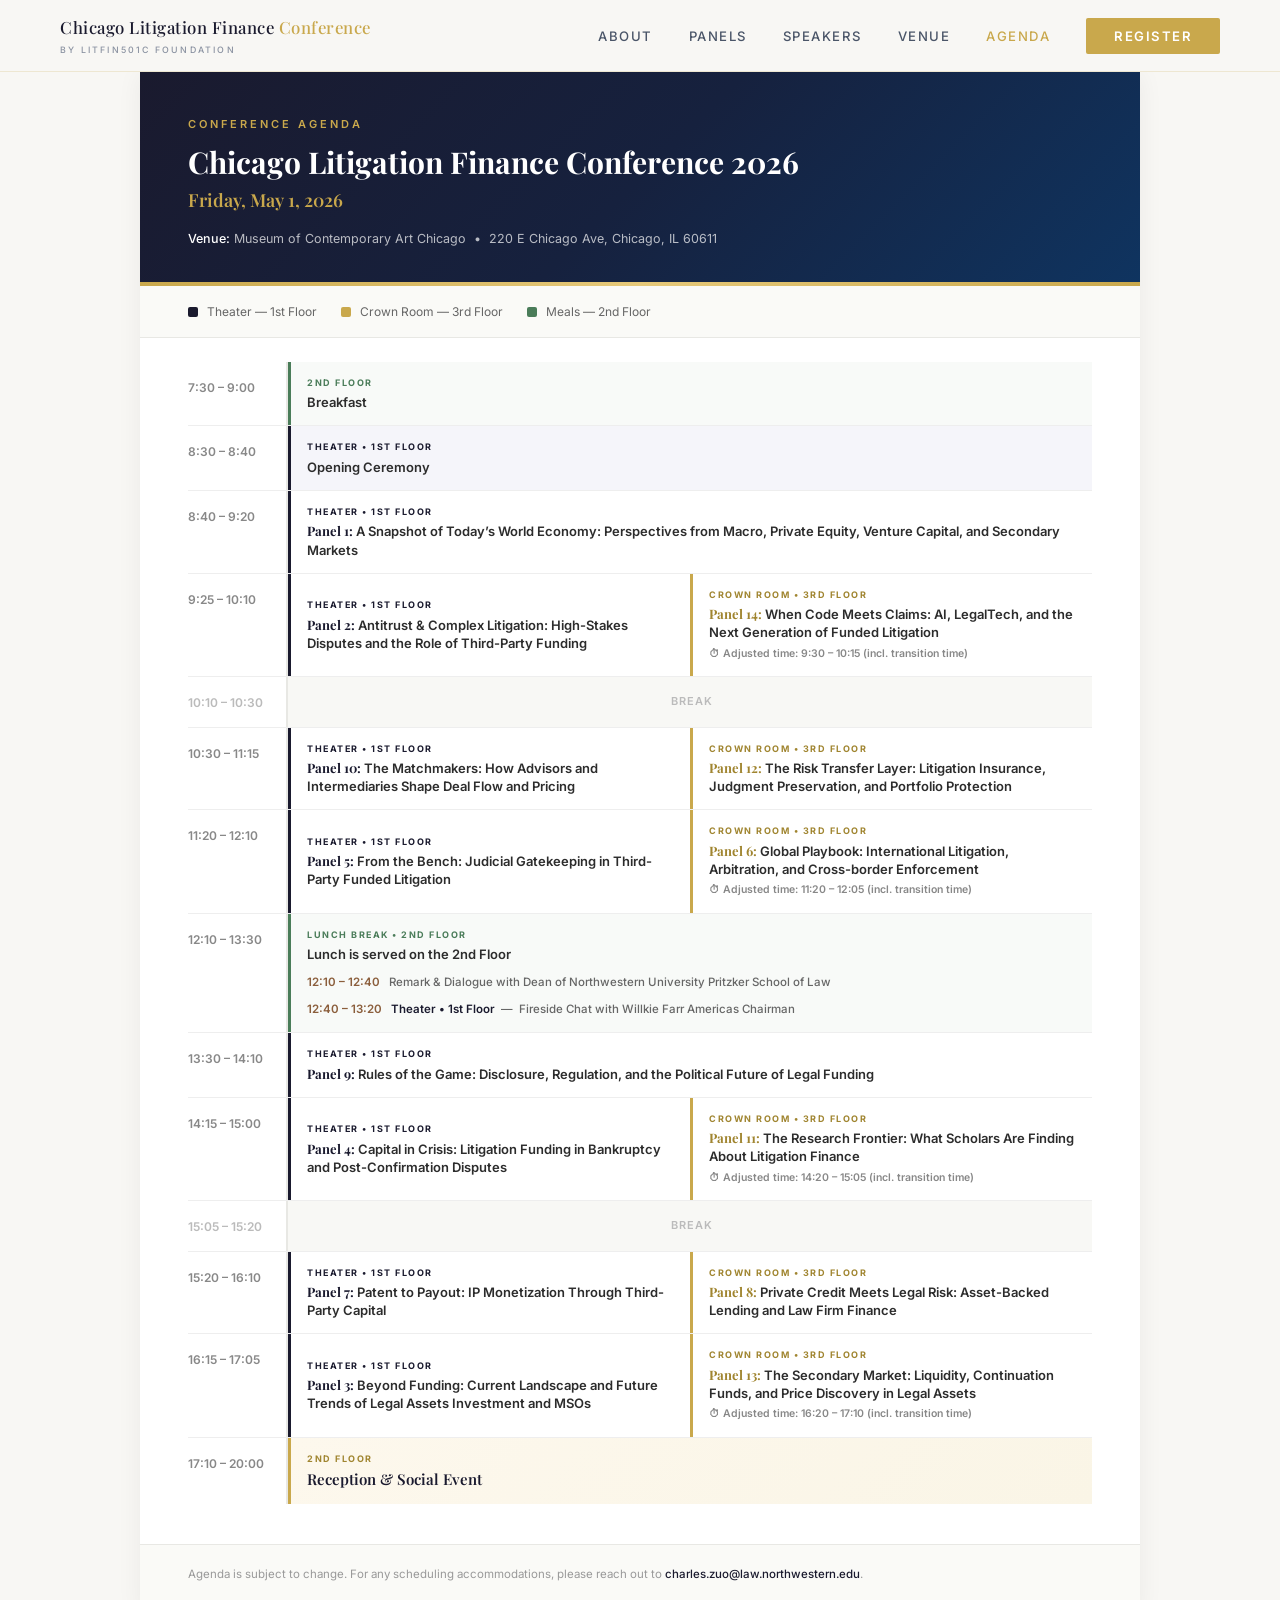
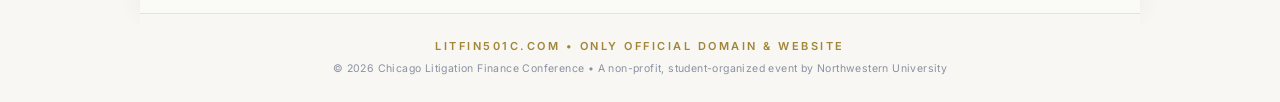
==== agenda.html @ 31327263 "Add agenda page, inline agenda preview, WeChat video fallback, and poster frames - agenda.html: stan" ====
<!DOCTYPE html>
<html lang="en">
<head>
<meta charset="UTF-8">
<meta name="viewport" content="width=device-width, initial-scale=1.0">
<title>Chicago Litigation Finance Conference 2026 — Agenda</title>
<link href="https://fonts.googleapis.com/css2?family=Inter:wght@300;400;500;600;700&family=Playfair+Display:wght@600;700&display=swap" rel="stylesheet">
<style>
  /* ===== SITE NAV (matches index.html exactly) ===== */
  :root {
    --bg-warm: #f8f7f4;
    --gold: #c9a84c;
    --gold-light: #dfc070;
    --gold-muted: #a08636;
    --white: #ffffff;
    --gray-mid: #8a92a1;
    --gray-dark: #4a5568;
    --text-heading: #1a1a2e;
    --text-body: #2d3748;
    --navy-deepest: #0a1628;
  }

  *, *::before, *::after { box-sizing: border-box; margin: 0; padding: 0; }
  html { scroll-behavior: smooth; }

  body {
    font-family: 'Inter', -apple-system, BlinkMacSystemFont, sans-serif;
    background: var(--bg-warm);
    color: var(--text-body);
    line-height: 1.6;
    -webkit-font-smoothing: antialiased;
    -moz-osx-font-smoothing: grayscale;
    /* push content below fixed nav */
    padding-top: 72px;
    -webkit-print-color-adjust: exact;
    print-color-adjust: exact;
  }

  nav {
    position: fixed;
    top: 0;
    width: 100%;
    z-index: 1000;
    padding: 0 60px;
    height: 72px;
    display: flex;
    align-items: center;
    justify-content: space-between;
    background: rgba(248, 247, 244, 0.97);
    backdrop-filter: blur(20px);
    border-bottom: 1px solid rgba(201, 168, 76, 0.2);
    transition: background 0.4s ease, backdrop-filter 0.4s ease;
  }

  .nav-brand {
    font-family: 'Playfair Display', serif;
    color: var(--text-heading);
    font-size: 1.05rem;
    font-weight: 500;
    letter-spacing: 0.5px;
  }
  .nav-brand span { color: var(--gold); }
  .nav-byline {
    font-family: 'Inter', sans-serif;
    font-size: 0.55rem;
    font-weight: 500;
    letter-spacing: 0.25em;
    text-transform: uppercase;
    color: var(--gray-mid);
    margin-top: 2px;
  }

  .nav-links { display: flex; gap: 36px; list-style: none; }
  .nav-links a {
    color: var(--gray-dark);
    text-decoration: none;
    font-size: 0.82rem;
    font-weight: 500;
    letter-spacing: 1.5px;
    text-transform: uppercase;
    transition: color 0.3s ease;
  }
  .nav-links a:hover { color: var(--gold); }
  .nav-links a.nav-active { color: var(--gold); }

  .nav-cta {
    padding: 10px 28px;
    background: var(--gold);
    color: var(--white) !important;
    border-radius: 2px;
    font-weight: 600 !important;
    letter-spacing: 1.5px;
    transition: background 0.3s ease !important;
  }
  .nav-cta:hover { background: var(--gold-light) !important; }

  /* ===== AGENDA CONTENT (original styles, minimally adjusted) ===== */
  .page {
    max-width: 1000px;
    margin: 0 auto;
    background: #fff;
    box-shadow: 0 2px 24px rgba(0,0,0,0.06);
  }

  /* --- HEADER --- */
  .header {
    background: linear-gradient(135deg, #1a1a2e 0%, #16213e 50%, #0f3460 100%);
    color: #fff;
    padding: 44px 48px 36px;
    position: relative;
    overflow: hidden;
  }
  .header::after {
    content: '';
    position: absolute;
    bottom: 0; left: 0; right: 0;
    height: 4px;
    background: linear-gradient(90deg, #c9a84c, #e6c97a, #c9a84c);
  }
  .header-eyebrow {
    font-size: 11px;
    font-weight: 600;
    letter-spacing: 3px;
    text-transform: uppercase;
    color: #c9a84c;
    margin-bottom: 10px;
  }
  .header h1 {
    font-family: 'Playfair Display', Georgia, serif;
    font-size: 30px;
    font-weight: 700;
    line-height: 1.2;
    margin-bottom: 6px;
  }
  .header h2 {
    font-family: 'Playfair Display', Georgia, serif;
    font-size: 18px;
    font-weight: 600;
    color: #c9a84c;
    margin-bottom: 14px;
  }
  .header-meta {
    font-size: 12.5px;
    color: rgba(255,255,255,0.7);
    line-height: 1.7;
  }
  .header-meta strong { color: #fff; font-weight: 500; }

  /* --- VENUE LEGEND --- */
  .venue-legend {
    display: flex;
    gap: 24px;
    flex-wrap: wrap;
    padding: 16px 48px;
    background: #fafaf7;
    border-bottom: 1px solid #e8e8e4;
    font-size: 12px;
    color: #666;
  }
  .venue-legend .dot {
    display: inline-block;
    width: 10px;
    height: 10px;
    border-radius: 2px;
    margin-right: 6px;
    vertical-align: middle;
  }
  .dot-theater { background: #1a1a2e; }
  .dot-crown   { background: #c9a84c; }
  .dot-meal    { background: #4a7c59; }
  .dot-break   { background: #bbb; }

  /* --- SCHEDULE --- */
  .schedule {
    padding: 24px 48px 40px;
  }

  .time-block {
    display: grid;
    grid-template-columns: 100px 1fr 1fr;
    gap: 0;
    border-bottom: 1px solid #eee;
    min-height: 0;
  }
  .time-block:last-child { border-bottom: none; }

  .time-block.full-width {
    grid-template-columns: 100px 1fr;
  }

  .time-col {
    padding: 14px 12px 14px 0;
    font-size: 12px;
    font-weight: 600;
    color: #888;
    white-space: nowrap;
    border-right: 2px solid #e8e8e4;
    display: flex;
    align-items: flex-start;
    padding-top: 16px;
  }

  .session {
    padding: 14px 16px;
    border-left: 3px solid transparent;
    display: flex;
    flex-direction: column;
    justify-content: center;
  }

  .session-panel { border-left-color: #1a1a2e; }
  .session-panel.crown { border-left-color: #c9a84c; }
  .session-meal { border-left-color: #4a7c59; background: #f8faf8; }
  .session-ceremony { border-left-color: #1a1a2e; background: #f5f5fa; }
  .session-break { border-left-color: #ddd; background: #fafafa; }
  .session-special { border-left-color: #8b5e3c; background: #fdf9f5; }
  .session-reception { border-left-color: #c9a84c; background: linear-gradient(135deg, #fdf8ed 0%, #faf5e6 100%); }

  .session-label {
    font-size: 9px;
    font-weight: 700;
    letter-spacing: 1.5px;
    text-transform: uppercase;
    margin-bottom: 3px;
  }
  .label-theater { color: #1a1a2e; }
  .label-crown { color: #a08530; }
  .label-meal { color: #4a7c59; }
  .label-special { color: #8b5e3c; }

  .session-title {
    font-size: 13px;
    font-weight: 600;
    color: #2c2c2c;
    line-height: 1.4;
  }

  .session-subtitle {
    font-size: 11.5px;
    font-weight: 400;
    color: #888;
    margin-top: 2px;
  }

  .panel-number {
    font-family: 'Playfair Display', Georgia, serif;
    font-weight: 700;
    color: #1a1a2e;
  }
  .crown .panel-number {
    color: #a08530;
  }

  .session.empty-slot {
    border-left-color: transparent;
    background: #fcfcfa;
  }

  /* Break row */
  .break-row {
    grid-template-columns: 100px 1fr;
  }
  .break-row .session {
    font-size: 11px;
    font-weight: 600;
    color: #aaa;
    text-transform: uppercase;
    letter-spacing: 1px;
    padding: 8px 16px;
    text-align: center;
    border-left-color: transparent;
    background: #f8f8f5;
  }

  /* Spanning sessions (meals, reception) */
  .span-all {
    grid-column: 2 / -1;
  }

  /* --- AGENDA FOOTER --- */
  .footer {
    padding: 20px 48px 28px;
    border-top: 1px solid #e8e8e4;
    background: #fafaf7;
  }
  .footer p {
    font-size: 11.5px;
    color: #999;
    line-height: 1.7;
  }
  .footer a {
    color: #1a1a2e;
    text-decoration: none;
    font-weight: 500;
  }

  /* --- SITE FOOTER (brand strip matching index.html) --- */
  .site-footer {
    max-width: 1000px;
    margin: 0 auto;
    padding: 24px 48px;
    text-align: center;
    border-top: 1px solid rgba(201, 168, 76, 0.25);
    background: var(--bg-warm);
  }
  .site-footer div:first-child {
    font-size: 11px;
    letter-spacing: 2.5px;
    text-transform: uppercase;
    color: var(--gold-muted);
    font-weight: 600;
    margin-bottom: 6px;
  }
  .site-footer div:last-child {
    font-size: 10.5px;
    color: var(--gray-mid);
    letter-spacing: 0.4px;
  }

  /* --- PRINT --- */
  @media print {
    body { background: #fff; font-size: 11px; padding-top: 0; }
    nav { display: none; }
    .page { max-width: 100%; box-shadow: none; }
    .header { padding: 28px 36px 24px; }
    .header h1 { font-size: 24px; }
    .schedule, .footer, .venue-legend { padding-left: 36px; padding-right: 36px; }
    .session-title { font-size: 11.5px; }
    .time-col { font-size: 10.5px; }
    .site-footer { display: none; }
  }

  @media (max-width: 700px) {
    nav { padding: 0 20px; }
    .nav-links { display: none; }
    .header, .schedule, .footer, .venue-legend { padding-left: 16px; padding-right: 16px; }
    .time-block { grid-template-columns: 80px 1fr; }
    .time-block:not(.full-width) { grid-template-columns: 80px 1fr; }
    .session { padding: 10px 12px; }
    .site-footer { padding: 20px 16px; }
  }
</style>
</head>
<body>

<!-- SITE NAV -->
<nav>
  <div class="nav-brand">Chicago Litigation Finance <span>Conference</span><div class="nav-byline">By LITFIN501C Foundation</div></div>
  <ul class="nav-links">
    <li><a href="https://litfin501c.com/#about">About</a></li>
    <li><a href="https://litfin501c.com/#panels">Panels</a></li>
    <li><a href="https://litfin501c.com/#speakers-section">Speakers</a></li>
    <li><a href="https://litfin501c.com/#venue">Venue</a></li>
    <li><a href="agenda.html" class="nav-active">Agenda</a></li>
    <li><a href="https://www.eventbrite.com/e/1984716483429?aff=oddtdtcreator" target="_blank" class="nav-cta">Register</a></li>
  </ul>
</nav>

<div class="page">

  <!-- HEADER -->
  <div class="header">
    <div class="header-eyebrow">Conference Agenda</div>
    <h1>Chicago Litigation Finance Conference 2026</h1>
    <h2>Friday, May 1, 2026</h2>
    <div class="header-meta">
      <strong>Venue:</strong> Museum of Contemporary Art Chicago &nbsp;&bull;&nbsp;
      220 E Chicago Ave, Chicago, IL 60611
    </div>
  </div>

  <!-- VENUE LEGEND -->
  <div class="venue-legend">
    <span><span class="dot dot-theater"></span> Theater &mdash; 1st Floor</span>
    <span><span class="dot dot-crown"></span> Crown Room &mdash; 3rd Floor</span>
    <span><span class="dot dot-meal"></span> Meals &mdash; 2nd Floor</span>
  </div>

  <!-- SCHEDULE -->
  <div class="schedule">

    <!-- Breakfast -->
    <div class="time-block full-width">
      <div class="time-col">7:30 &ndash; 9:00</div>
      <div class="session session-meal span-all">
        <div class="session-label label-meal">2nd Floor</div>
        <div class="session-title">Breakfast</div>
      </div>
    </div>

    <!-- Opening Ceremony -->
    <div class="time-block full-width">
      <div class="time-col">8:30 &ndash; 8:40</div>
      <div class="session session-ceremony span-all">
        <div class="session-label label-theater">Theater &bull; 1st Floor</div>
        <div class="session-title">Opening Ceremony</div>
      </div>
    </div>

    <!-- Panel 1 -->
    <div class="time-block full-width">
      <div class="time-col">8:40 &ndash; 9:20</div>
      <div class="session session-panel span-all">
        <div class="session-label label-theater">Theater &bull; 1st Floor</div>
        <div class="session-title"><span class="panel-number">Panel 1:</span> A Snapshot of Today&rsquo;s World Economy: Perspectives from Macro, Private Equity, Venture Capital, and Secondary Markets</div>
      </div>
    </div>

    <!-- 9:25-10:10 — Dual Track -->
    <div class="time-block">
      <div class="time-col">9:25 &ndash; 10:10</div>
      <div class="session session-panel">
        <div class="session-label label-theater">Theater &bull; 1st Floor</div>
        <div class="session-title"><span class="panel-number">Panel 2:</span> Antitrust &amp; Complex Litigation: High-Stakes Disputes and the Role of Third-Party Funding</div>
      </div>
      <div class="session session-panel crown">
        <div class="session-label label-crown">Crown Room &bull; 3rd Floor</div>
        <div class="session-title"><span class="panel-number">Panel 14:</span> When Code Meets Claims: AI, LegalTech, and the Next Generation of Funded Litigation</div>
        <div class="session-subtitle" style="color:#888; font-weight:600; font-size:10.5px; margin-top:4px;">&#9201; Adjusted time: 9:30 &ndash; 10:15 (incl. transition time)</div>
      </div>
    </div>

    <!-- Break -->
    <div class="time-block break-row">
      <div class="time-col" style="color:#bbb;">10:10 &ndash; 10:30</div>
      <div class="session" style="border-left-color:transparent; background:#f8f8f5; text-align:center;">
        <div style="font-size:11px; font-weight:600; color:#bbb; text-transform:uppercase; letter-spacing:1px;">Break</div>
      </div>
    </div>

    <!-- 10:30-11:15 — Dual Track -->
    <div class="time-block">
      <div class="time-col">10:30 &ndash; 11:15</div>
      <div class="session session-panel">
        <div class="session-label label-theater">Theater &bull; 1st Floor</div>
        <div class="session-title"><span class="panel-number">Panel 10:</span> The Matchmakers: How Advisors and Intermediaries Shape Deal Flow and Pricing</div>
      </div>
      <div class="session session-panel crown">
        <div class="session-label label-crown">Crown Room &bull; 3rd Floor</div>
        <div class="session-title"><span class="panel-number">Panel 12:</span> The Risk Transfer Layer: Litigation Insurance, Judgment Preservation, and Portfolio Protection</div>
      </div>
    </div>

    <!-- 11:20-12:10 — Dual Track -->
    <div class="time-block">
      <div class="time-col">11:20 &ndash; 12:10</div>
      <div class="session session-panel">
        <div class="session-label label-theater">Theater &bull; 1st Floor</div>
        <div class="session-title"><span class="panel-number">Panel 5:</span> From the Bench: Judicial Gatekeeping in Third-Party Funded Litigation</div>
      </div>
      <div class="session session-panel crown">
        <div class="session-label label-crown">Crown Room &bull; 3rd Floor</div>
        <div class="session-title"><span class="panel-number">Panel 6:</span> Global Playbook: International Litigation, Arbitration, and Cross-border Enforcement</div>
        <div class="session-subtitle" style="color:#888; font-weight:600; font-size:10.5px; margin-top:4px;">&#9201; Adjusted time: 11:20 &ndash; 12:05 (incl. transition time)</div>
      </div>
    </div>

    <!-- Lunch Block -->
    <div class="time-block full-width">
      <div class="time-col">12:10 &ndash; 13:30</div>
      <div class="session session-meal span-all">
        <div class="session-label label-meal">Lunch Break &bull; 2nd Floor</div>
        <div class="session-title" style="margin-bottom:8px;">Lunch is served on the 2nd Floor</div>
        <div style="display:flex; flex-direction:column; gap: 6px;">
          <div class="session-subtitle" style="color:#666; font-weight:500;">
            <span style="color:#8b5e3c; font-weight:600;">12:10 &ndash; 12:40</span> &nbsp; Remark &amp; Dialogue with Dean of Northwestern University Pritzker School of Law
          </div>
          <div class="session-subtitle" style="color:#666; font-weight:500;">
            <span style="color:#8b5e3c; font-weight:600;">12:40 &ndash; 13:20</span> &nbsp; <span style="color:#1a1a2e; font-weight:600;">Theater &bull; 1st Floor</span> &nbsp;&mdash;&nbsp; Fireside Chat with Willkie Farr Americas Chairman
          </div>
        </div>
      </div>
    </div>

    <!-- Panel 9 -->
    <div class="time-block full-width">
      <div class="time-col">13:30 &ndash; 14:10</div>
      <div class="session session-panel span-all">
        <div class="session-label label-theater">Theater &bull; 1st Floor</div>
        <div class="session-title"><span class="panel-number">Panel 9:</span> Rules of the Game: Disclosure, Regulation, and the Political Future of Legal Funding</div>
      </div>
    </div>

    <!-- 14:15-15:00 — Dual Track -->
    <div class="time-block">
      <div class="time-col">14:15 &ndash; 15:00</div>
      <div class="session session-panel">
        <div class="session-label label-theater">Theater &bull; 1st Floor</div>
        <div class="session-title"><span class="panel-number">Panel 4:</span> Capital in Crisis: Litigation Funding in Bankruptcy and Post-Confirmation Disputes</div>
      </div>
      <div class="session session-panel crown">
        <div class="session-label label-crown">Crown Room &bull; 3rd Floor</div>
        <div class="session-title"><span class="panel-number">Panel 11:</span> The Research Frontier: What Scholars Are Finding About Litigation Finance</div>
        <div class="session-subtitle" style="color:#888; font-weight:600; font-size:10.5px; margin-top:4px;">&#9201; Adjusted time: 14:20 &ndash; 15:05 (incl. transition time)</div>
      </div>
    </div>

    <!-- Break -->
    <div class="time-block break-row">
      <div class="time-col" style="color:#bbb;">15:05 &ndash; 15:20</div>
      <div class="session" style="border-left-color:transparent; background:#f8f8f5; text-align:center;">
        <div style="font-size:11px; font-weight:600; color:#bbb; text-transform:uppercase; letter-spacing:1px;">Break</div>
      </div>
    </div>

    <!-- 15:20-16:10 — Dual Track -->
    <div class="time-block">
      <div class="time-col">15:20 &ndash; 16:10</div>
      <div class="session session-panel">
        <div class="session-label label-theater">Theater &bull; 1st Floor</div>
        <div class="session-title"><span class="panel-number">Panel 7:</span> Patent to Payout: IP Monetization Through Third-Party Capital</div>
      </div>
      <div class="session session-panel crown">
        <div class="session-label label-crown">Crown Room &bull; 3rd Floor</div>
        <div class="session-title"><span class="panel-number">Panel 8:</span> Private Credit Meets Legal Risk: Asset-Backed Lending and Law Firm Finance</div>
      </div>
    </div>

    <!-- 16:15-17:05 — Dual Track -->
    <div class="time-block">
      <div class="time-col">16:15 &ndash; 17:05</div>
      <div class="session session-panel">
        <div class="session-label label-theater">Theater &bull; 1st Floor</div>
        <div class="session-title"><span class="panel-number">Panel 3:</span> Beyond Funding: Current Landscape and Future Trends of Legal Assets Investment and MSOs</div>
      </div>
      <div class="session session-panel crown">
        <div class="session-label label-crown">Crown Room &bull; 3rd Floor</div>
        <div class="session-title"><span class="panel-number">Panel 13:</span> The Secondary Market: Liquidity, Continuation Funds, and Price Discovery in Legal Assets</div>
        <div class="session-subtitle" style="color:#888; font-weight:600; font-size:10.5px; margin-top:4px;">&#9201; Adjusted time: 16:20 &ndash; 17:10 (incl. transition time)</div>
      </div>
    </div>

    <!-- Reception -->
    <div class="time-block full-width">
      <div class="time-col">17:10 &ndash; 20:00</div>
      <div class="session session-reception span-all">
        <div class="session-label" style="color:#a08530;">2nd Floor</div>
        <div class="session-title" style="font-family:'Playfair Display',Georgia,serif; font-size:15px; color:#1a1a2e;">Reception &amp; Social Event</div>
      </div>
    </div>

  </div><!-- .schedule -->

  <!-- AGENDA FOOTER -->
  <div class="footer">
    <p>Agenda is subject to change. For any scheduling accommodations, please reach out to <a href="mailto:charles.zuo@law.northwestern.edu">charles.zuo@law.northwestern.edu</a>.</p>
  </div>

</div><!-- .page -->

<!-- SITE FOOTER -->
<div class="site-footer">
  <div>LITFIN501C.COM &bull; Only Official Domain &amp; Website</div>
  <div>&copy; 2026 Chicago Litigation Finance Conference &bull; A non-profit, student-organized event by Northwestern University</div>
</div>

<script>
(function () {
  var nav = document.querySelector('nav');
  // Agenda page starts scrolled — keep nav always in scrolled state
  nav.classList.add('nav-scrolled-agenda');
  // Still allow dynamic scroll feedback for future-proofing
  window.addEventListener('scroll', function () {
    if (window.scrollY > 40) {
      nav.style.boxShadow = '0 2px 12px rgba(0,0,0,0.08)';
    } else {
      nav.style.boxShadow = 'none';
    }
  });
}());
</script>
</body>
</html>
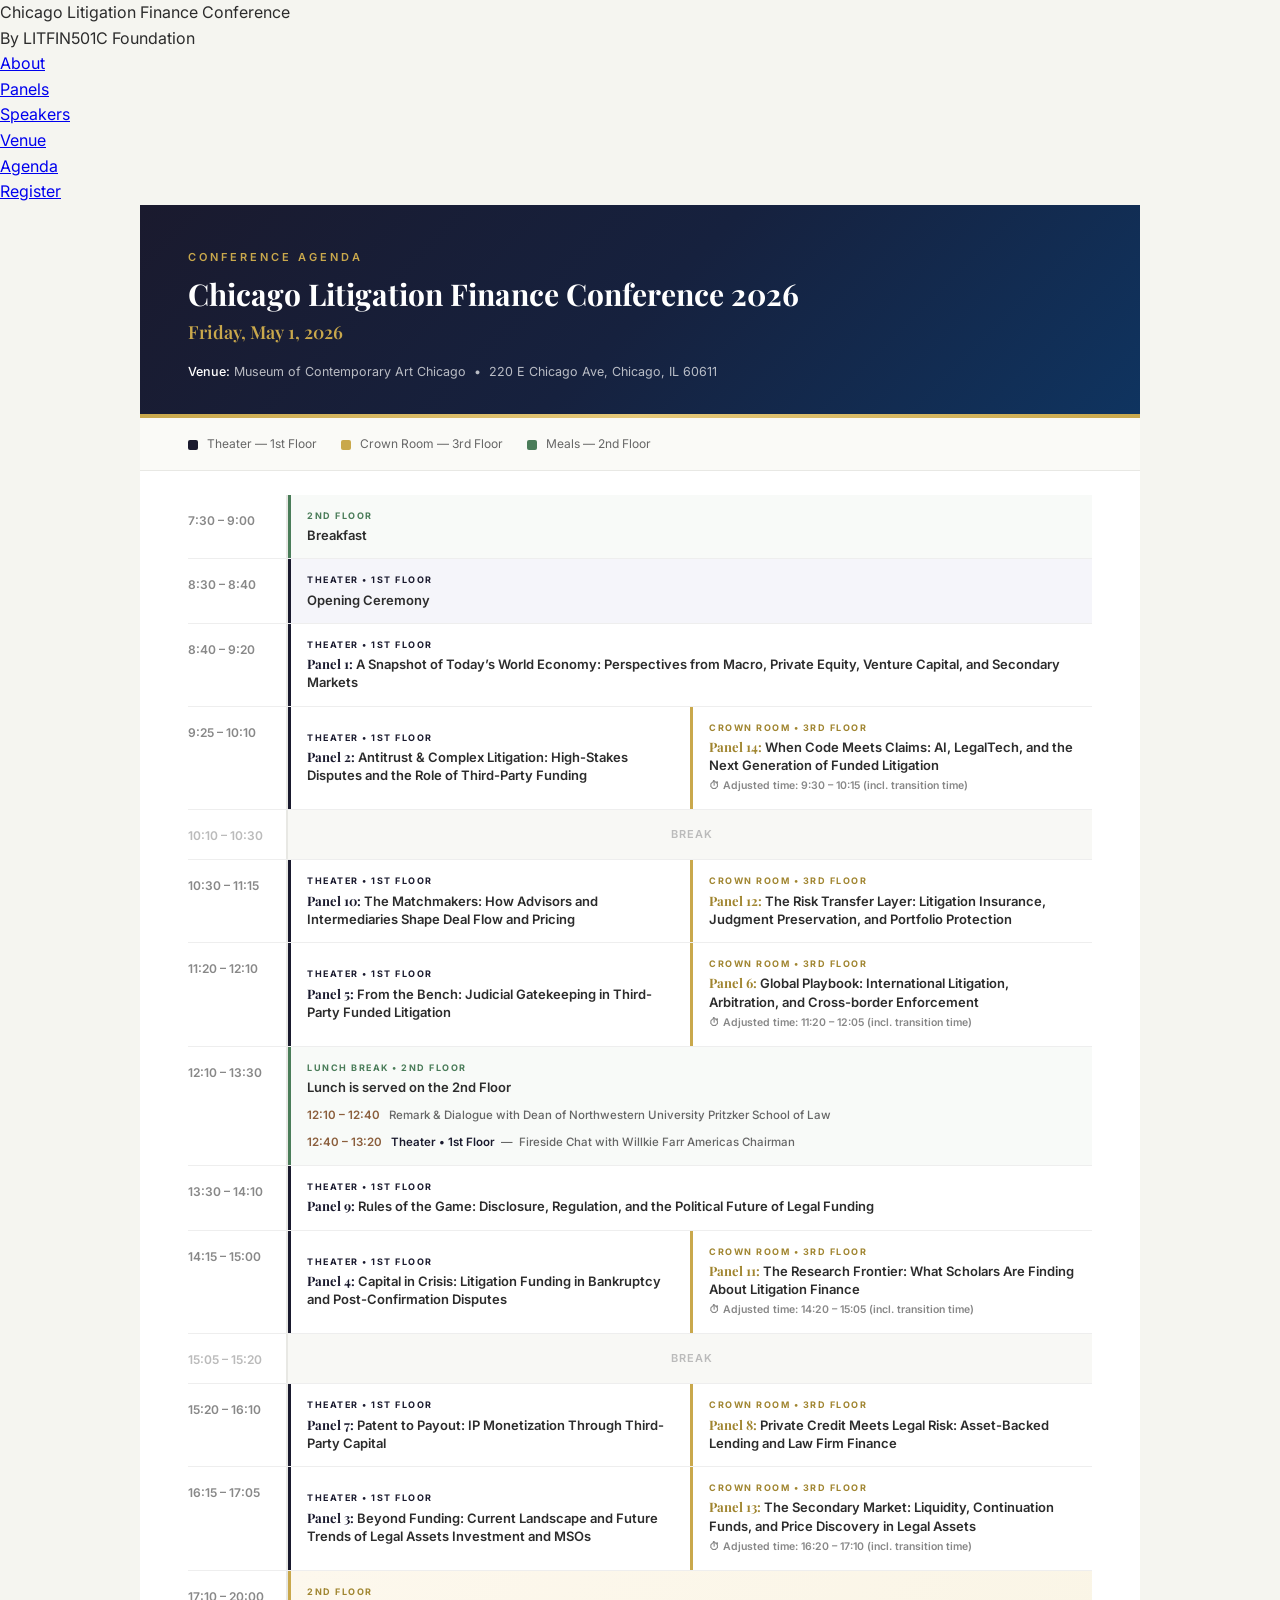
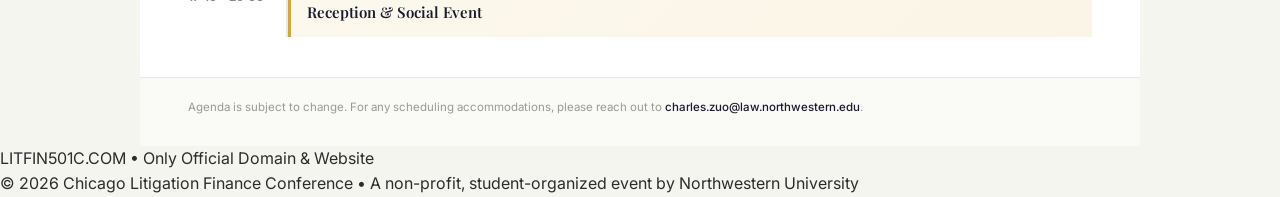
==== commit d7345180: "Sync agenda.html with latest source — updated schedule content, no Summit remaining Made-with: Curso" ====
--- a/agenda.html
+++ b/agenda.html
@@ -6,100 +6,23 @@
 <title>Chicago Litigation Finance Conference 2026 — Agenda</title>
 <link href="https://fonts.googleapis.com/css2?family=Inter:wght@300;400;500;600;700&family=Playfair+Display:wght@600;700&display=swap" rel="stylesheet">
 <style>
-  /* ===== SITE NAV (matches index.html exactly) ===== */
-  :root {
-    --bg-warm: #f8f7f4;
-    --gold: #c9a84c;
-    --gold-light: #dfc070;
-    --gold-muted: #a08636;
-    --white: #ffffff;
-    --gray-mid: #8a92a1;
-    --gray-dark: #4a5568;
-    --text-heading: #1a1a2e;
-    --text-body: #2d3748;
-    --navy-deepest: #0a1628;
-  }
+  @import url('https://fonts.googleapis.com/css2?family=Inter:wght@300;400;500;600;700&family=Playfair+Display:wght@600;700&display=swap');
 
   *, *::before, *::after { box-sizing: border-box; margin: 0; padding: 0; }
-  html { scroll-behavior: smooth; }
 
   body {
     font-family: 'Inter', -apple-system, BlinkMacSystemFont, sans-serif;
-    background: var(--bg-warm);
-    color: var(--text-body);
+    background: #f5f5f0;
+    color: #2c2c2c;
     line-height: 1.6;
-    -webkit-font-smoothing: antialiased;
-    -moz-osx-font-smoothing: grayscale;
-    /* push content below fixed nav */
-    padding-top: 72px;
     -webkit-print-color-adjust: exact;
     print-color-adjust: exact;
   }
 
-  nav {
-    position: fixed;
-    top: 0;
-    width: 100%;
-    z-index: 1000;
-    padding: 0 60px;
-    height: 72px;
-    display: flex;
-    align-items: center;
-    justify-content: space-between;
-    background: rgba(248, 247, 244, 0.97);
-    backdrop-filter: blur(20px);
-    border-bottom: 1px solid rgba(201, 168, 76, 0.2);
-    transition: background 0.4s ease, backdrop-filter 0.4s ease;
-  }
-
-  .nav-brand {
-    font-family: 'Playfair Display', serif;
-    color: var(--text-heading);
-    font-size: 1.05rem;
-    font-weight: 500;
-    letter-spacing: 0.5px;
-  }
-  .nav-brand span { color: var(--gold); }
-  .nav-byline {
-    font-family: 'Inter', sans-serif;
-    font-size: 0.55rem;
-    font-weight: 500;
-    letter-spacing: 0.25em;
-    text-transform: uppercase;
-    color: var(--gray-mid);
-    margin-top: 2px;
-  }
-
-  .nav-links { display: flex; gap: 36px; list-style: none; }
-  .nav-links a {
-    color: var(--gray-dark);
-    text-decoration: none;
-    font-size: 0.82rem;
-    font-weight: 500;
-    letter-spacing: 1.5px;
-    text-transform: uppercase;
-    transition: color 0.3s ease;
-  }
-  .nav-links a:hover { color: var(--gold); }
-  .nav-links a.nav-active { color: var(--gold); }
-
-  .nav-cta {
-    padding: 10px 28px;
-    background: var(--gold);
-    color: var(--white) !important;
-    border-radius: 2px;
-    font-weight: 600 !important;
-    letter-spacing: 1.5px;
-    transition: background 0.3s ease !important;
-  }
-  .nav-cta:hover { background: var(--gold-light) !important; }
-
-  /* ===== AGENDA CONTENT (original styles, minimally adjusted) ===== */
   .page {
     max-width: 1000px;
     margin: 0 auto;
     background: #fff;
-    box-shadow: 0 2px 24px rgba(0,0,0,0.06);
   }
 
   /* --- HEADER --- */
@@ -277,7 +200,7 @@
     grid-column: 2 / -1;
   }
 
-  /* --- AGENDA FOOTER --- */
+  /* --- FOOTER --- */
   .footer {
     padding: 20px 48px 28px;
     border-top: 1px solid #e8e8e4;
@@ -294,50 +217,22 @@
     font-weight: 500;
   }
 
-  /* --- SITE FOOTER (brand strip matching index.html) --- */
-  .site-footer {
-    max-width: 1000px;
-    margin: 0 auto;
-    padding: 24px 48px;
-    text-align: center;
-    border-top: 1px solid rgba(201, 168, 76, 0.25);
-    background: var(--bg-warm);
-  }
-  .site-footer div:first-child {
-    font-size: 11px;
-    letter-spacing: 2.5px;
-    text-transform: uppercase;
-    color: var(--gold-muted);
-    font-weight: 600;
-    margin-bottom: 6px;
-  }
-  .site-footer div:last-child {
-    font-size: 10.5px;
-    color: var(--gray-mid);
-    letter-spacing: 0.4px;
-  }
-
   /* --- PRINT --- */
   @media print {
-    body { background: #fff; font-size: 11px; padding-top: 0; }
-    nav { display: none; }
-    .page { max-width: 100%; box-shadow: none; }
+    body { background: #fff; font-size: 11px; }
+    .page { max-width: 100%; }
     .header { padding: 28px 36px 24px; }
     .header h1 { font-size: 24px; }
     .schedule, .footer, .venue-legend { padding-left: 36px; padding-right: 36px; }
     .session-title { font-size: 11.5px; }
     .time-col { font-size: 10.5px; }
-    .site-footer { display: none; }
   }
 
   @media (max-width: 700px) {
-    nav { padding: 0 20px; }
-    .nav-links { display: none; }
     .header, .schedule, .footer, .venue-legend { padding-left: 16px; padding-right: 16px; }
     .time-block { grid-template-columns: 80px 1fr; }
     .time-block:not(.full-width) { grid-template-columns: 80px 1fr; }
     .session { padding: 10px 12px; }
-    .site-footer { padding: 20px 16px; }
   }
 </style>
 </head>
